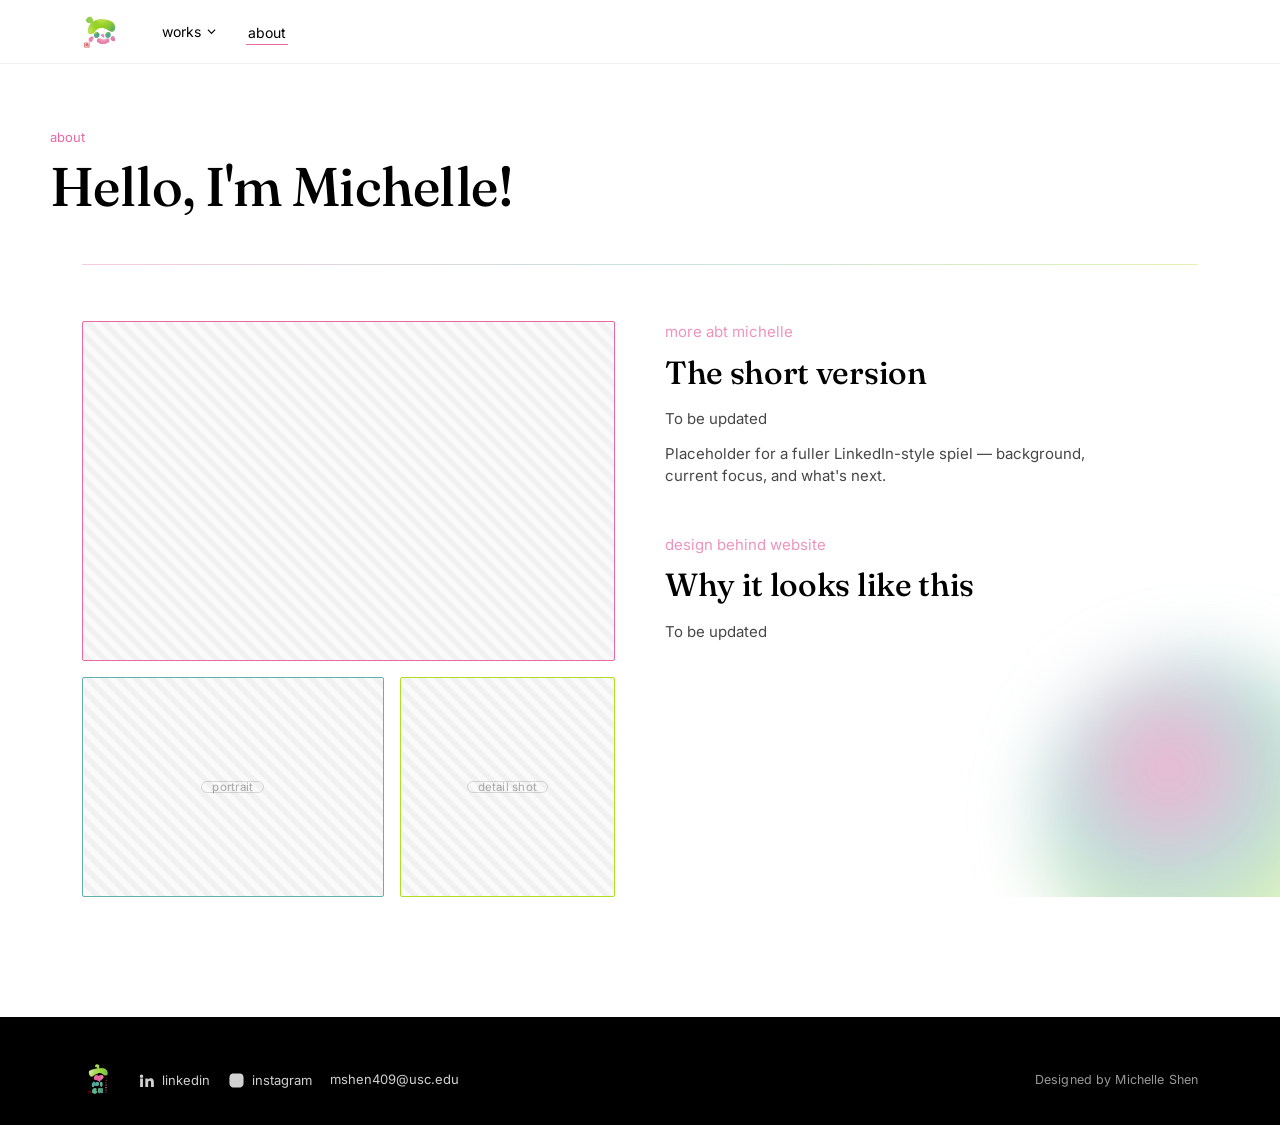
==== about.html @ fde5ba52 "Update all works site" ====
<!DOCTYPE html>
<html lang="en">
<head>
<meta charset="UTF-8">
<meta name="viewport" content="width=device-width, initial-scale=1.0">
<title>About — Michelle Shen</title>
<link rel="icon" type="image/png" href="images/mascot.png">
<link rel="stylesheet" href="style.css">
</head>
<body>

<nav class="site-nav">
  <div class="container">
    <a href="index.html" class="nav-logo" aria-label="Mich Studios — home">
      <img src="images/mascot.png" alt="Mich Studios mascot">
    </a>
    <ul class="nav-links">
      <li class="nav-item-works">
        <a href="works-civic.html" class="nav-link">
          works
          <svg class="nav-caret" viewBox="0 0 10 6" fill="none"><path d="M1 1L5 5L9 1" stroke="#000" stroke-width="1.3"/></svg>
        </a>
        <div class="works-dropdown-wrap">
          <ul class="works-dropdown">
            <li><a href="works-civic.html">civic</a></li>
            <li><a href="works-design.html">design</a></li>
            <li><a href="works-dev.html">dev</a></li>
          </ul>
        </div>
      </li>
      <li><a href="about.html" class="nav-link is-current">about</a></li>
    </ul>
  </div>
</nav>


<main class="about-main">
  <header class="page-head container">
    <p class="page-kicker">about</p>
    <h1>Hello, I'm Michelle!</h1>
  </header>
  <div class="container"><div class="page-divider"></div></div>

  <div class="container">
    <div class="about-grid">

      <div class="about-visuals">
        <div class="frame about-hallo-frame accent-pink"></div>
        <div class="about-visuals-row">
          <div class="frame about-square-frame accent-cyan">
            <span class="frame-label">portrait</span>
          </div>
          <div class="frame about-fill-frame accent-green">
            <span class="frame-label">detail shot</span>
          </div>
        </div>
      </div>

      <div class="about-text">
        <div class="about-copy-block">
          <p class="about-copy-label">more abt michelle</p>
          <h2>The short version</h2>
          <p>To be updated</p>
          <p>Placeholder for a fuller LinkedIn-style spiel — background, current focus, and what's next.</p>
        </div>

        <div class="about-copy-block">
          <p class="about-copy-label">design behind website</p>
          <h2>Why it looks like this</h2>
          <p>To be updated</p>
        </div>
      </div>

    </div>
  </div>

  <div class="about-blob" aria-hidden="true"></div>
</main>

<footer class="site-footer">
  <div class="container footer-row">
    <div class="footer-left">
      <a href="index.html" class="footer-logo" aria-label="Mich Studios — home">
        <img src="images/footer-mark.png" alt="Mich Studios">
      </a>
      <div class="footer-social">
        <a href="https://www.linkedin.com/in/michshen" target="_blank" rel="noopener">
          <svg viewBox="0 0 24 24"><path d="M4.98 3.5a2.5 2.5 0 1 1 0 5 2.5 2.5 0 0 1 0-5ZM3 9h4v12H3V9Zm7 0h3.8v1.7h.05c.53-1 1.83-2.05 3.77-2.05 4.03 0 4.78 2.65 4.78 6.1V21h-4v-5.6c0-1.34-.02-3.07-1.87-3.07-1.87 0-2.16 1.46-2.16 2.97V21h-4V9Z"/></svg>
          linkedin
        </a>
        <a href="https://www.instagram.com/mich3dstudios" target="_blank" rel="noopener">
          <svg viewBox="0 0 24 24"><path d="M12 2c2.7 0 3.04.01 4.1.06 1.06.05 1.79.22 2.43.47.66.26 1.22.6 1.77 1.16.55.55.9 1.11 1.16 1.77.25.64.42 1.37.47 2.43.05 1.06.06 1.4.06 4.1s-.01 3.04-.06 4.1c-.05 1.06-.22 1.79-.47 2.43a4.9 4.9 0 0 1-1.16 1.77 4.9 4.9 0 0 1-1.77 1.16c-.64.25-1.37.42-2.43.47-1.06.05-1.4.06-4.1.06s-3.04-.01-4.1-.06c-1.06-.05-1.79-.22-2.43-.47a4.9 4.9 0 0 1-1.77-1.16 4.9 4.9 0 0 1-1.16-1.77c-.25-.64-.42-1.37-.47-2.43C2.01 15.04 2 14.7 2 12s.01-3.04.06-4.1c.05-1.06.22-1.79.47-2.43.26-.66.6-1.22 1.16-1.77A4.9 4.9 0 0 1 5.46 2.54c.64-.25 1.37-.42 2.43-.47C8.96 2.01 9.3 2 12 2Zm0 5a5 5 0 1 1 0 10 5 5 0 0 1 0-10Zm0 2a3 3 0 1 0 0 6 3 3 0 0 0 0-6Zm5.2-2.7a1.17 1.17 0 1 1 0 2.34 1.17 1.17 0 0 1 0-2.34Z"/></svg>
          instagram
        </a>
        <a href="mailto:mshen409@usc.edu" class="footer-email">mshen409@usc.edu</a>
      </div>
    </div>
    <p class="footer-credit">Designed by Michelle Shen</p>
  </div>
</footer>


<script src="script.js"></script>
</body>
</html>
---- style.css ----
/* ============================================================
   Michelle Shen — Portfolio
   Traditional Chinese peach-pink aesthetic
   ============================================================ */

@import url('https://fonts.googleapis.com/css2?family=Fraunces:ital,opsz,wght@0,9..144,400;0,9..144,500;0,9..144,600;1,9..144,400&family=Inter:wght@400;500;600&display=swap');

:root{
  --peach-pink: #e96aa3;
  --light-green: #AFDD22;
  --cyan: #61B0AD;
  --bg: #ffffff;
  --ink: #000000;

  --peach-pink-soft: #f7c3da;
  --peach-pink-dim: rgba(233,106,163,0.14);
  --cyan-dim: rgba(97,176,173,0.14);
  --green-dim: rgba(175,221,34,0.18);

  --font-display: "Fraunces", "Iowan Old Style", serif;
  --font-body: "Inter", -apple-system, BlinkMacSystemFont, sans-serif;

  --nav-h: 64px;
  --container: 1180px;
  --radius: 2px;

  --ease: cubic-bezier(.22,.61,.36,1);
}

*, *::before, *::after{ box-sizing: border-box; }

html{ scroll-behavior: smooth; }

@media (prefers-reduced-motion: reduce){
  html{ scroll-behavior: auto; }
  *, *::before, *::after{
    animation-duration: 0.001ms !important;
    animation-iteration-count: 1 !important;
    transition-duration: 0.001ms !important;
    scroll-behavior: auto !important;
  }
}

body{
  margin: 0;
  background: var(--bg);
  color: var(--ink);
  font-family: var(--font-body);
  font-size: 16px;
  line-height: 1.5;
  transition: background 900ms var(--ease);
}

h1, h2, h3, h4{
  font-family: var(--font-display);
  font-weight: 500;
  margin: 0;
  line-height: 1.08;
  letter-spacing: -0.01em;
}

p{ margin: 0; max-width: 62ch; }

a{ color: inherit; text-decoration: none; }

img, svg{ display: block; max-width: 100%; }

ul, ol{ margin: 0; padding: 0; list-style: none; }

button{
  font-family: inherit;
  cursor: pointer;
  background: none;
  border: none;
  color: inherit;
}

.container{
  max-width: var(--container);
  margin: 0 auto;
  padding: 0 32px;
}

.visually-hidden{
  position: absolute;
  width: 1px; height: 1px;
  overflow: hidden;
  clip: rect(0 0 0 0);
  white-space: nowrap;
}

:focus-visible{
  outline: 2px solid var(--peach-pink);
  outline-offset: 3px;
}

/* ============================================================
   NAV
   ============================================================ */

.site-nav{
  position: fixed;
  top: 0; left: 0; right: 0;
  z-index: 100;
  height: var(--nav-h);
  display: flex;
  align-items: center;
  background: rgba(255,255,255,0.62);
  backdrop-filter: blur(14px) saturate(140%);
  -webkit-backdrop-filter: blur(14px) saturate(140%);
  border-bottom: 1px solid rgba(0,0,0,0.06);
}

.site-nav .container{
  display: flex;
  align-items: center;
  gap: 40px;
  width: 100%;
}

.nav-logo{
  display: flex;
  align-items: center;
  flex-shrink: 0;
}
.nav-logo img{ width: 38px; height: 38px; object-fit: contain; display: block; }

.nav-links{
  display: flex;
  align-items: center;
  gap: 28px;
}

.nav-links > li{ position: relative; }

.nav-link{
  font-size: 14px;
  text-transform: lowercase;
  color: var(--ink);
  padding: 8px 2px;
  position: relative;
}

.nav-item-works .nav-link{
  display: inline-flex;
  align-items: center;
}

.nav-link::after{
  content: "";
  position: absolute;
  left: 0; right: 100%;
  bottom: 4px;
  height: 1px;
  background: var(--peach-pink);
  transition: right 260ms var(--ease);
}
.nav-link:hover::after,
.nav-link:focus-visible::after,
.nav-link.is-current::after{ right: 0; }

.nav-item-works{ display: flex; align-items: center; }

.nav-caret{
  width: 9px; height: 9px;
  margin-left: 6px;
  flex-shrink: 0;
  transition: transform 220ms var(--ease);
}
.nav-item-works:hover .nav-caret,
.nav-item-works.is-open .nav-caret{ transform: rotate(180deg); }

/* Invisible hover bridge: sits flush against the trigger (no gap) so the
   mouse never leaves the hoverable area on the way down to the menu. The
   visible box is the inner panel, offset with its own margin instead. */
.works-dropdown-wrap{
  position: absolute;
  top: 100%;
  left: 0;
  padding-top: 14px;
  opacity: 0;
  transform: translateY(-6px);
  pointer-events: none;
  transition: opacity 200ms var(--ease), transform 200ms var(--ease);
}

.nav-item-works:hover .works-dropdown-wrap,
.nav-item-works:focus-within .works-dropdown-wrap,
.nav-item-works.is-open .works-dropdown-wrap{
  opacity: 1;
  transform: translateY(0);
  pointer-events: auto;
}

.works-dropdown{
  min-width: 190px;
  background: rgba(255,255,255,0.94);
  backdrop-filter: blur(16px);
  -webkit-backdrop-filter: blur(16px);
  border: 1px solid rgba(0,0,0,0.08);
  border-radius: var(--radius);
  padding: 6px;
  box-shadow: 0 14px 30px rgba(0,0,0,0.09);
}

.works-dropdown a{
  display: block;
  padding: 10px 14px;
  font-size: 13px;
  text-transform: lowercase;
  border-radius: 1px;
}
.works-dropdown a:hover,
.works-dropdown a:focus-visible{
  background: var(--peach-pink-dim);
  color: var(--peach-pink);
}

/* ============================================================
   FOOTER
   ============================================================ */

.site-footer{
  background: var(--ink);
  color: #ffffff;
  padding: 46px 0 28px;
  margin-top: 120px;
}

.footer-row{
  display: flex;
  justify-content: space-between;
  align-items: center;
  flex-wrap: wrap;
  gap: 20px;
}

.footer-left{
  display: flex;
  align-items: center;
  gap: 22px;
  flex-wrap: wrap;
}

.footer-logo img{ width: 34px; height: 34px; object-fit: contain; display: block; }

.footer-social{
  display: flex;
  align-items: center;
  gap: 18px;
}

.footer-social a{
  display: flex;
  align-items: center;
  gap: 7px;
  font-size: 13px;
  color: #ffffff;
  opacity: 0.82;
  transition: opacity 180ms var(--ease), color 180ms var(--ease);
}
.footer-social a:hover, .footer-social a:focus-visible{
  color: var(--peach-pink);
  opacity: 1;
}
.footer-social svg{ width: 17px; height: 17px; }
.footer-social svg path{ fill: currentColor; }

.footer-email{
  font-size: 13px;
  color: #ffffff;
  opacity: 0.82;
  border-bottom: 1px solid transparent;
  transition: opacity 180ms var(--ease), color 180ms var(--ease), border-color 180ms var(--ease);
}
.footer-email:hover, .footer-email:focus-visible{
  color: var(--peach-pink);
  opacity: 1;
  border-color: var(--peach-pink);
}

.footer-credit{
  font-size: 12.5px;
  opacity: 0.6;
  letter-spacing: 0.01em;
}

/* ============================================================
   PAGE HEADER (shared across works/about pages)
   ============================================================ */

.page-head{
  padding: calc(var(--nav-h) + 64px) 0 40px;
}

.page-head .page-kicker{
  font-size: 13px;
  color: var(--peach-pink);
  margin-bottom: 10px;
}

.page-head h1{
  font-size: clamp(2.2rem, 5vw, 3.4rem);
}

.page-head .page-dek{
  margin-top: 16px;
  font-size: 16px;
  opacity: 0.7;
}

.page-divider{
  height: 1px;
  background: linear-gradient(90deg, var(--peach-pink), var(--cyan) 50%, var(--light-green));
  opacity: 0.35;
  margin: 8px 0 56px;
}

section.block{ margin-bottom: 84px; }
section.block:last-of-type{ margin-bottom: 96px; }

.block-head{
  display: flex;
  align-items: baseline;
  justify-content: space-between;
  gap: 20px;
  margin-bottom: 26px;
  flex-wrap: wrap;
}

.block-head h2{ font-size: clamp(1.5rem, 3vw, 2rem); }
.block-head .block-note{ font-size: 13.5px; opacity: 0.55; max-width: 40ch; }

.block-copy{
  font-size: 14.5px;
  line-height: 1.65;
  opacity: 0.72;
  max-width: 62ch;
  margin: -8px 0 26px;
}

/* media frame — sized to the image/video's own intrinsic dimensions.
   Never stretches, crops, or distorts; the box is exactly as tall as
   the media wants to be at its rendered width. */
.frame{
  position: relative;
  background: #fafafa;
  border: 1px solid rgba(0,0,0,0.1);
  border-radius: var(--radius);
  overflow: hidden;
  line-height: 0;
}
.frame img,
.frame video{
  display: block;
  width: 100%;
  height: auto;
}
.frame-label{
  font-size: 11.5px;
  letter-spacing: 0.02em;
  text-transform: lowercase;
  padding: 5px 10px;
  border: 1px solid rgba(0,0,0,0.14);
  border-radius: 20px;
  display: inline-block;
}
/* fallback placeholder look — only applies to a .frame with no media inside */
.frame:empty,
.frame:not(:has(img, video)){
  min-height: 160px;
  display: flex;
  align-items: center;
  justify-content: center;
  color: rgba(0,0,0,0.32);
}
.frame:not(:has(img, video))::before{
  content: "";
  position: absolute; inset: 0;
  background-image:
    linear-gradient(45deg, rgba(0,0,0,0.035) 25%, transparent 25%, transparent 50%, rgba(0,0,0,0.035) 50%, rgba(0,0,0,0.035) 75%, transparent 75%, transparent);
  background-size: 16px 16px;
}
.frame > *{ position: relative; z-index: 1; }

.frame.accent-pink{ border-color: var(--peach-pink); }
.frame.accent-cyan{ border-color: var(--cyan); }
.frame.accent-green{ border-color: var(--light-green); }

/* UN speech placeholder — an empty .frame with a play badge overlay,
   standing in for an embedded screen recording */
.civic-play-frame{
  min-height: 380px;
  cursor: pointer;
}
.play-badge{
  width: 62px; height: 62px;
  border-radius: 50%;
  background: rgba(0,0,0,0.7);
  display: flex; align-items: center; justify-content: center;
  transition: transform 200ms var(--ease), background 200ms var(--ease);
}
.civic-play-frame:hover .play-badge{
  transform: scale(1.08);
  background: var(--peach-pink);
}
.play-badge svg{ width: 20px; height: 20px; margin-left: 3px; }
.play-badge path{ fill: #fff; }

/* static hero-toned gradient wash, used behind a section's media grid
   so gaps and uneven masonry heights show soft color instead of flat
   white — same palette as the homepage hero's watercolor wash, just
   fixed in place rather than cursor-tracking */
.section-gradient{
  position: relative;
  z-index: 0;
}
.section-gradient::before{
  content: "";
  position: absolute;
  inset: -24px;
  z-index: -1;
  border-radius: 28px;
  background:
    radial-gradient(circle at 28% 32%,
      rgba(233,106,163,0.32) 0%,
      rgba(97,176,173,0.26) 38%,
      rgba(175,221,34,0.2) 62%,
      rgba(255,255,255,0) 80%);
  filter: blur(30px) saturate(115%);
}

/* soft hero-toned gradient tucked into the bottom-right white space at
   the end of a page's <main> — same palette as the homepage hero wash,
   drifting gently. Sits behind everything (z-index:-1); the parent
   clips it so it never adds horizontal scroll. */
.has-corner-blob{
  position: relative;
  overflow: hidden;
}
.corner-blob{
  position: absolute;
  left: 50%;
  margin-left: -240px;
  bottom: 10px;
  width: 480px;
  height: 480px;
  z-index: -1;
  pointer-events: none;
  border-radius: 47% 53% 55% 45% / 52% 46% 54% 48%;
  background:
    radial-gradient(circle at 42% 40%,
      rgba(233,106,163,0.4) 0%,
      rgba(97,176,173,0.32) 42%,
      rgba(175,221,34,0.26) 66%,
      rgba(255,255,255,0) 82%);
  filter: blur(36px) saturate(115%);
  animation: cornerBlobWiggle 14s ease-in-out infinite;
}

/* looser, more organic drift — travels a little further and morphs its
   outline as it goes, so it reads as a wobbling blob rather than a
   rigid circle nudging up and down */
@keyframes cornerBlobWiggle{
  0%, 100%{
    transform: translate(0, 0) rotate(0deg) scale(1);
    border-radius: 47% 53% 55% 45% / 52% 46% 54% 48%;
  }
  25%{
    transform: translate(-26px, -16px) rotate(-4deg) scale(1.06);
    border-radius: 58% 42% 46% 54% / 44% 58% 42% 56%;
  }
  50%{
    transform: translate(-14px, -34px) rotate(3deg) scale(0.96);
    border-radius: 42% 58% 60% 40% / 56% 44% 56% 44%;
  }
  75%{
    transform: translate(-30px, -12px) rotate(5deg) scale(1.04);
    border-radius: 52% 48% 40% 60% / 48% 60% 40% 52%;
  }
}

/* ============================================================
   HOME
   ============================================================ */

.hero-stage{
  position: relative;
  min-height: 100vh;
  display: flex;
  align-items: center;
  justify-content: center;
  padding-top: var(--nav-h);
  overflow: hidden;
  background: var(--bg);
  --mx: 50%;
  --my: 50%;
}

/* Watercolor wash: a soft radial bloom that follows the cursor, blooming
   in on hover and softly fading back to solid white on mouse-leave. */
.watercolor-wash{
  position: absolute;
  inset: -10%;
  z-index: 0;
  pointer-events: none;
  opacity: 0;
  transition: opacity 700ms var(--ease);
  background:
    radial-gradient(circle at var(--mx) var(--my),
      rgba(233,106,163,0.55) 0%,
      rgba(97,176,173,0.4) 28%,
      rgba(175,221,34,0.32) 50%,
      rgba(255,255,255,0) 72%);
  filter: blur(38px) saturate(115%);
  will-change: opacity, background;
}

.hero-stage.is-active .watercolor-wash{ opacity: 1; }

.hero-particles{
  position: absolute;
  inset: 0;
  z-index: 1;
  pointer-events: none;
}

.hero-particles circle{
  opacity: 0;
  transition: opacity 900ms var(--ease);
}
.hero-stage.is-active .hero-particles circle{ opacity: 0.55; }

.hero-particles circle:nth-child(odd){
  animation: drift 9s ease-in-out infinite;
}
.hero-particles circle:nth-child(even){
  animation: drift 11s ease-in-out infinite reverse;
}

@keyframes drift{
  0%, 100%{ transform: translateY(0px); }
  50%{ transform: translateY(-22px); }
}

.hero-inner{
  position: relative;
  z-index: 2;
  display: flex;
  align-items: center;
  justify-content: center;
  gap: 0.5in;
  flex-wrap: wrap;
}

.hero-mascot,
.hero-logo-img{
  height: min(30vw, 260px);
  width: auto;
  max-width: 46vw;
  object-fit: contain;
  flex-shrink: 0;
}

/* hero mascot + logo: both drift in a slow, soft vertical float, slightly
   out of sync so they feel alive rather than mechanically linked */
.hero-mascot{
  animation: heroFloat 6s ease-in-out infinite;
  transform-origin: 50% 50%;
  will-change: transform;
}
.hero-logo-img{
  animation: heroFloat 7.5s ease-in-out infinite;
  animation-delay: -2s;
  transform-origin: 50% 50%;
  will-change: transform;
}

@keyframes heroFloat{
  0%, 100%{ transform: translateY(0) rotate(0deg); }
  50%{ transform: translateY(-14px) rotate(-1.5deg); }
}

.hero-scroll-cue{
  position: absolute;
  bottom: 34px; left: 50%;
  transform: translateX(-50%);
  z-index: 1;
  font-size: 12px;
  opacity: 0.45;
  display: flex;
  flex-direction: column;
  align-items: center;
  gap: 8px;
}
.hero-scroll-cue .cue-line{
  width: 1px; height: 26px;
  background: var(--ink);
  opacity: 0.5;
}

.intro-strip{
  position: relative;
  padding: 90px 0 40px;
  display: flex;
  align-items: center;
  justify-content: space-between;
  gap: 48px;
}

/* soft hero-toned gradient filling the right side of the band below the
   hero, sitting behind the selfie so it never reads as a hard-edged box */
.intro-strip::before{
  content: "";
  position: absolute;
  top: -40px;
  right: 0;
  bottom: -40px;
  width: 46%;
  z-index: 0;
  pointer-events: none;
  background:
    radial-gradient(circle at 78% 45%,
      rgba(233,106,163,0.34) 0%,
      rgba(97,176,173,0.26) 40%,
      rgba(175,221,34,0.2) 64%,
      rgba(255,255,255,0) 82%);
  filter: blur(34px) saturate(115%);
}

.intro-strip > *{ position: relative; z-index: 1; }

.intro-strip-text{ flex: 1 1 auto; }

.intro-strip p{
  font-family: var(--font-display);
  font-size: clamp(1.3rem, 2.6vw, 1.9rem);
  max-width: 20ch;
  font-weight: 400;
}

/* selfie placeholder — pinned to the right edge of the band */
.intro-strip-selfie{
  flex: 0 0 auto;
  display: flex;
  justify-content: flex-end;
  margin-left: auto;
}
.intro-selfie-frame{
  width: 260px;
  height: 320px;
}

.home-links{
  display: flex;
  gap: 14px;
  margin-top: 34px;
  flex-wrap: wrap;
}
.home-link-card{
  border: 1px solid rgba(0,0,0,0.12);
  border-radius: var(--radius);
  padding: 16px 20px;
  font-size: 13.5px;
  display: flex;
  align-items: center;
  gap: 10px;
  transition: border-color 200ms var(--ease), transform 200ms var(--ease);
}
.home-link-card:hover, .home-link-card:focus-visible{
  border-color: var(--peach-pink);
  transform: translateY(-2px);
}
.home-link-card .dot{
  width: 7px; height: 7px; border-radius: 50%;
}

/* ============================================================
   WORKS PAGES — shared media grid (civic / design / dev)
   Every box sizes to its own image's or video's natural aspect
   ratio — a masonry column layout so mixed heights sit cleanly
   side by side with no cropping, stretching, or forced ratios.
   ============================================================ */

.media-grid{
  columns: 3 260px;
  column-gap: 18px;
}
.media-grid figure{
  break-inside: avoid;
  margin: 0 0 18px;
}
.media-grid figcaption{
  font-size: 12.5px;
  opacity: 0.6;
  margin-top: 8px;
  text-align: center;
}

/* two- and four-up variants for sections where a fixed column count
   reads better than a flowing masonry (e.g. a 4-piece card set) */
.media-grid.cols-2{ columns: 2 320px; }
.media-grid.cols-4{ columns: 4 200px; }

/* media-row: a strict single line, evenly split N-ways. Use for any
   section whose item count won't tile cleanly in the masonry above
   (an odd count that would otherwise leave a lopsided last row) —
   every item keeps its own aspect ratio, so nothing stretches or
   crops, but every column claims equal width and the row never
   wraps into an uneven leftover gap on desktop. */
.media-row{
  display: flex;
  align-items: flex-start;
  gap: 18px;
}
.media-row > figure{
  flex: 1 1 0;
  min-width: 0;
  margin: 0;
}
.media-row figcaption{
  font-size: 12.5px;
  opacity: 0.6;
  margin-top: 8px;
  text-align: center;
}

/* compact row: same idea, but items shrink to a comfortable size
   instead of stretching to fill — the row stays centered instead
   of spanning full width */
.media-row.is-compact-row{
  justify-content: center;
}
.media-row.is-compact-row > figure{
  flex: 0 1 280px;
}

/* downward flow connector between stacked process rows */
.flow-arrow{
  display: flex;
  justify-content: center;
  align-items: center;
  color: rgba(0,0,0,0.55);
  margin: 4px 0 22px;
}
.flow-arrow svg{ width: 26px; height: 26px; }

/* crop an image to a 3:2 landscape frame (matches the keychain sketch's
   native ratio) so a square source sits at the same rendered size as
   its landscape neighbour in the row instead of towering over it */
.frame.is-crop-3x2{ aspect-ratio: 3 / 2; }
.frame.is-crop-3x2 img{
  width: 100%;
  height: 100%;
  object-fit: cover;
}

/* shrink a single item within a row/grid — e.g. a portrait-oriented
   photo frame sitting alongside wider landscape pieces */
.frame.is-compact{
  max-width: 220px;
  margin: 0 auto;
}

/* single centered piece, for a section with just one image */
.media-single{
  max-width: 480px;
  margin: 0 auto;
}

/* ---------- carousel ---------- */
.carousel{
  position: relative;
  overflow: hidden;
  border-radius: var(--radius);
}
.carousel-track{
  display: flex;
  align-items: flex-start;
  transition: transform 480ms var(--ease);
}
.carousel-track > .frame{
  flex: 0 0 100%;
  width: 100%;
}
.carousel-controls{
  display: flex;
  align-items: center;
  justify-content: center;
  gap: 18px;
  margin-top: 14px;
}
.carousel-btn{
  width: 34px; height: 34px;
  border: 1px solid rgba(0,0,0,0.15);
  border-radius: 50%;
  display: flex; align-items: center; justify-content: center;
  transition: border-color 180ms var(--ease), background 180ms var(--ease);
  flex-shrink: 0;
}
.carousel-btn:hover, .carousel-btn:focus-visible{
  border-color: var(--peach-pink);
  background: var(--peach-pink-dim);
}
.carousel-btn svg{ width: 14px; height: 14px; }
.carousel-dots{ display: flex; gap: 7px; }
.carousel-dots button{
  width: 6px; height: 6px; border-radius: 50%;
  background: rgba(0,0,0,0.2);
  transition: background 180ms var(--ease), transform 180ms var(--ease);
}
.carousel-dots button.is-active{
  background: var(--peach-pink);
  transform: scale(1.3);
}

.media-card-caption{
  font-size: 12.5px;
  opacity: 0.55;
  margin-top: 10px;
  text-align: center;
}

/* ============================================================
   ABOUT
   ============================================================ */

.about-main{
  position: relative;
  overflow: hidden;
}

/* floating gradient blob, bottom-right corner — same palette as the
   homepage hero wash, drifting gently instead of tracking the cursor */
.about-blob{
  position: absolute;
  right: -80px;
  bottom: -80px;
  width: 320px;
  height: 320px;
  z-index: 0;
  pointer-events: none;
  border-radius: 50%;
  background:
    radial-gradient(circle at 40% 35%,
      rgba(233,106,163,0.55) 0%,
      rgba(97,176,173,0.42) 40%,
      rgba(175,221,34,0.34) 68%,
      rgba(255,255,255,0) 82%);
  filter: blur(34px) saturate(115%);
  animation: blobFloat 9s ease-in-out infinite;
}

@keyframes blobFloat{
  0%, 100%{ transform: translate(0, 0); }
  50%{ transform: translate(-14px, -22px); }
}

.about-grid{
  position: relative;
  z-index: 1;
  display: grid;
  grid-template-columns: 1fr 1fr;
  gap: 50px;
  align-items: start;
}

.about-visuals{
  display: flex;
  flex-direction: column;
  gap: 16px;
}

.about-hallo-frame{
  height: 340px;
  position: relative;
}

.about-visuals-row{
  display: grid;
  grid-template-columns: 7fr 5fr;
  gap: 16px;
}

.about-square-frame,
.about-fill-frame{
  height: 220px;
  width: 100%;
}

.about-copy-block{ margin-bottom: 46px; }
.about-copy-block:last-child{ margin-bottom: 0; }
.about-copy-label{
  font-size: 13px;
  color: var(--peach-pink);
  margin-bottom: 12px;
}
.about-copy-block h2{
  font-size: clamp(1.5rem, 2.6vw, 2rem);
  margin-bottom: 18px;
}
.about-copy-block p{
  font-size: 15px;
  opacity: 0.72;
  margin-bottom: 12px;
  max-width: 52ch;
}
.about-copy-block p:last-child{ margin-bottom: 0; }

/* ============================================================
   RESPONSIVE
   ============================================================ */

@media (max-width: 860px){
  .nav-links{ gap: 18px; }
  .hero-mascot, .hero-logo-img{ height: auto; width: 62vw; max-width: 62vw; }
  .media-grid{ columns: 2 200px; }
  .media-grid.cols-4{ columns: 2 200px; }
  .media-row{ flex-wrap: wrap; }
  .media-row > figure{ flex: 1 1 45%; }
  .about-grid{ grid-template-columns: 1fr; }
  .about-visuals-row{ grid-template-columns: 1fr; }
  .footer-row{ flex-direction: column; align-items: flex-start; }
  .intro-strip{ flex-direction: column; align-items: stretch; gap: 32px; }
  .intro-strip::before{ width: 100%; top: auto; height: 60%; bottom: 0; }
  .intro-strip-selfie{ justify-content: center; margin-left: 0; width: 100%; }
  .intro-selfie-frame{ width: 100%; max-width: 320px; height: 280px; }
}

@media (max-width: 540px){
  .container{ padding: 0 20px; }
  .media-grid, .media-grid.cols-2, .media-grid.cols-4{ columns: 1; }
  .media-row{ flex-direction: column; }
  .media-row > figure{ flex: 1 1 auto; }
}
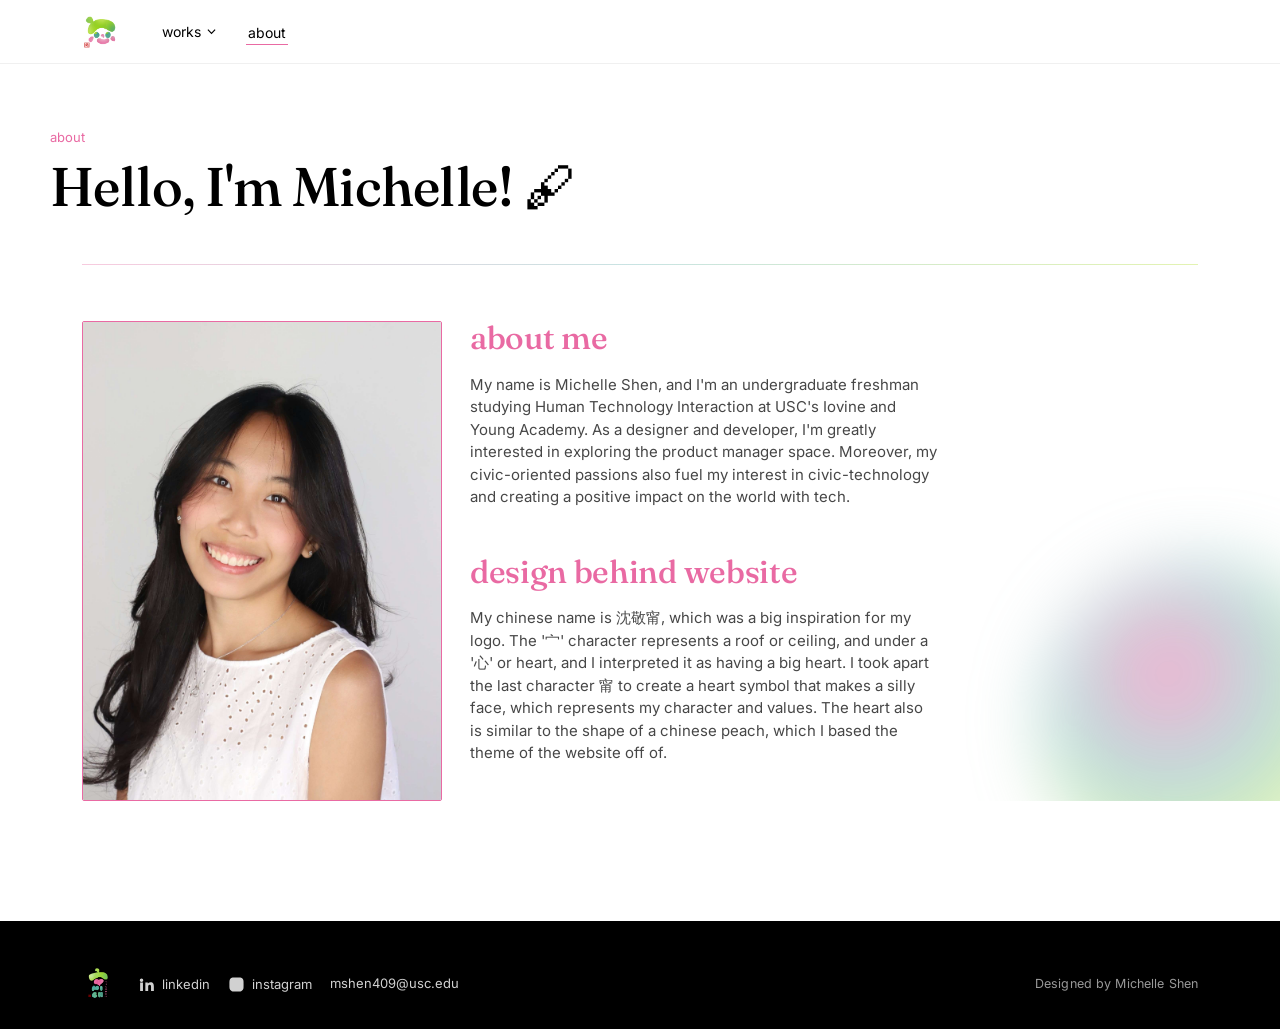
==== commit 65df3a0f: "About & Landing Page pictures + Text" ====
--- a/about.html
+++ b/about.html
@@ -37,7 +37,7 @@
 <main class="about-main">
   <header class="page-head container">
     <p class="page-kicker">about</p>
-    <h1>Hello, I'm Michelle!</h1>
+    <h1>Hello, I'm Michelle! 🖋</h1>
   </header>
   <div class="container"><div class="page-divider"></div></div>
 
@@ -45,29 +45,20 @@
     <div class="about-grid">
 
       <div class="about-visuals">
-        <div class="frame about-hallo-frame accent-pink"></div>
-        <div class="about-visuals-row">
-          <div class="frame about-square-frame accent-cyan">
-            <span class="frame-label">portrait</span>
-          </div>
-          <div class="frame about-fill-frame accent-green">
-            <span class="frame-label">detail shot</span>
-          </div>
+        <div class="frame about-hallo-frame accent-pink">
+          <img src="images/about-me.JPG" alt="Michelle Shen">
         </div>
       </div>
 
       <div class="about-text">
         <div class="about-copy-block">
-          <p class="about-copy-label">more abt michelle</p>
-          <h2>The short version</h2>
-          <p>To be updated</p>
-          <p>Placeholder for a fuller LinkedIn-style spiel — background, current focus, and what's next.</p>
+          <h2 class="about-copy-label">about me</h2>
+          <p>My name is Michelle Shen, and I'm an undergraduate freshman studying Human Technology Interaction at USC's Iovine and Young Academy. As a designer and developer, I'm greatly interested in exploring the product manager space. Moreover, my civic-oriented passions also fuel my interest in civic-technology and creating a positive impact on the world with tech.</p>
         </div>
 
         <div class="about-copy-block">
-          <p class="about-copy-label">design behind website</p>
-          <h2>Why it looks like this</h2>
-          <p>To be updated</p>
+          <h2 class="about-copy-label">design behind website</h2>
+          <p>My chinese name is 沈敬甯, which was a big inspiration for my logo. The '宀' character represents a roof or ceiling, and under a '心' or heart, and I interpreted it as having a big heart.  I took apart the last character 甯 to create a heart symbol that makes a silly face, which represents my character and values. The heart also is similar to the shape of a chinese peach, which I based the theme of the website off of.</p>
         </div>
       </div>
 
--- a/style.css
+++ b/style.css
@@ -650,6 +650,11 @@
   width: 260px;
   height: 320px;
 }
+.intro-selfie-frame img{
+  width: 100%;
+  height: 100%;
+  object-fit: cover;
+}
 
 .home-links{
   display: flex;
@@ -860,8 +865,8 @@
   position: relative;
   z-index: 1;
   display: grid;
-  grid-template-columns: 1fr 1fr;
-  gap: 50px;
+  grid-template-columns: minmax(0, 360px) 1fr;
+  gap: 28px;
   align-items: start;
 }
 
@@ -871,21 +876,19 @@
   gap: 16px;
 }
 
+/* tall, narrow portrait frame — aspect ratio matches the photo's own
+   3:4 so object-fit: cover barely crops (shows the full, zoomed-out shot) */
 .about-hallo-frame{
-  height: 340px;
-  position: relative;
-}
-
-.about-visuals-row{
-  display: grid;
-  grid-template-columns: 7fr 5fr;
-  gap: 16px;
-}
-
-.about-square-frame,
-.about-fill-frame{
-  height: 220px;
+  aspect-ratio: 3 / 4;
+  max-width: 360px;
+  margin-right: auto;
+  position: relative;
+}
+.about-hallo-frame img{
   width: 100%;
+  height: 100%;
+  object-fit: cover;
+  object-position: center top;
 }
 
 .about-copy-block{ margin-bottom: 46px; }
@@ -919,7 +922,6 @@
   .media-row{ flex-wrap: wrap; }
   .media-row > figure{ flex: 1 1 45%; }
   .about-grid{ grid-template-columns: 1fr; }
-  .about-visuals-row{ grid-template-columns: 1fr; }
   .footer-row{ flex-direction: column; align-items: flex-start; }
   .intro-strip{ flex-direction: column; align-items: stretch; gap: 32px; }
   .intro-strip::before{ width: 100%; top: auto; height: 60%; bottom: 0; }
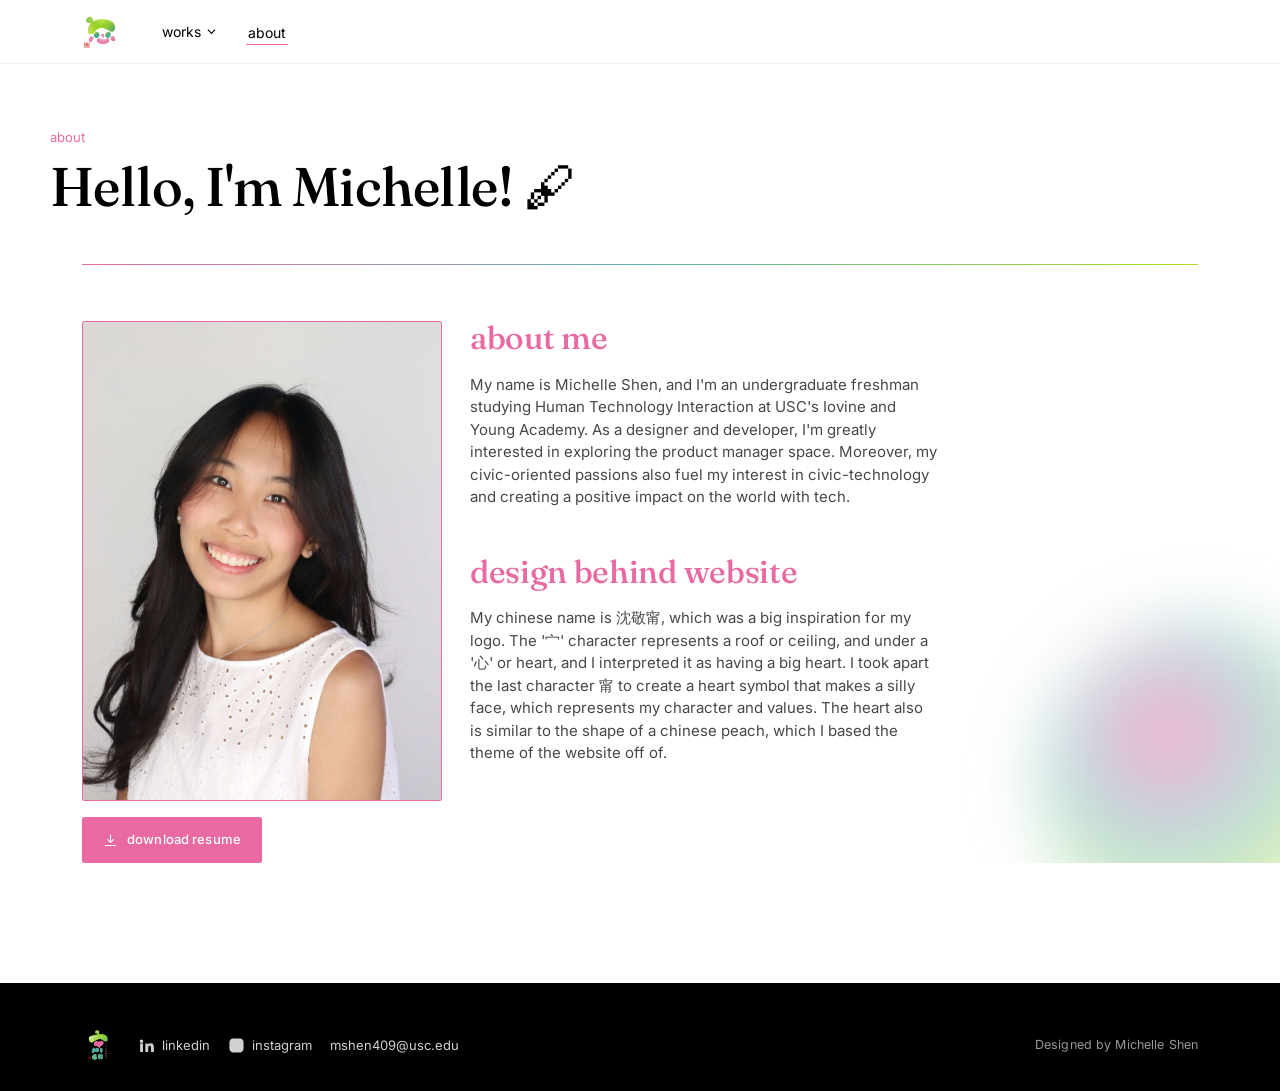
==== commit e0eb9641: "Added fade in animation" ====
--- a/about.html
+++ b/about.html
@@ -48,6 +48,10 @@
         <div class="frame about-hallo-frame accent-pink">
           <img src="images/about-me.JPG" alt="Michelle Shen">
         </div>
+        <a class="resume-btn" href="Michelle_Shen_Resume.pdf" download>
+          <svg viewBox="0 0 24 24" fill="none" aria-hidden="true"><path d="M12 3v12m0 0l-4.5-4.5M12 15l4.5-4.5M4 20h16" stroke="#fff" stroke-width="1.7" stroke-linecap="round" stroke-linejoin="round"/></svg>
+          download resume
+        </a>
       </div>
 
       <div class="about-text">
--- a/style.css
+++ b/style.css
@@ -39,6 +39,23 @@
     transition-duration: 0.001ms !important;
     scroll-behavior: auto !important;
   }
+}
+
+/* ---------- scroll reveal ----------
+   JS tags content blocks with .reveal and adds .is-visible as they
+   scroll into view. Gated behind html.reveal-ready so that if the
+   script never runs, nothing stays hidden. */
+.reveal-ready .reveal{
+  opacity: 0;
+  transform: translateY(20px);
+  transition: opacity 640ms var(--ease), transform 640ms var(--ease);
+}
+.reveal-ready .reveal.is-visible{
+  opacity: 1;
+  transform: none;
+}
+@media (prefers-reduced-motion: reduce){
+  .reveal-ready .reveal{ opacity: 1; transform: none; transition: none; }
 }
 
 body{
@@ -497,8 +514,28 @@
   --my: 50%;
 }
 
+/* Ambient base wash: a faint, centered version of the hero gradient that
+   is always present, so the stage never falls back to flat white. The
+   cursor-tracking wash blooms in on top of this and fades back down to
+   it on mouse-leave. */
+.hero-stage::before{
+  content: "";
+  position: absolute;
+  inset: -10%;
+  z-index: 0;
+  pointer-events: none;
+  background:
+    radial-gradient(circle at 50% 50%,
+      rgba(233,106,163,0.24) 0%,
+      rgba(97,176,173,0.17) 32%,
+      rgba(175,221,34,0.14) 54%,
+      rgba(255,255,255,0) 78%);
+  filter: blur(38px) saturate(115%);
+}
+
 /* Watercolor wash: a soft radial bloom that follows the cursor, blooming
-   in on hover and softly fading back to solid white on mouse-leave. */
+   in on hover and softly fading back down to the ambient base wash on
+   mouse-leave. */
 .watercolor-wash{
   position: absolute;
   inset: -10%;
@@ -606,25 +643,31 @@
   align-items: center;
   justify-content: space-between;
   gap: 48px;
-}
-
-/* soft hero-toned gradient filling the right side of the band below the
-   hero, sitting behind the selfie so it never reads as a hard-edged box */
+  /* clip ONLY the top edge to the band (negative insets leave the other
+     three sides unclipped) so the gradient blob can't bleed up into the
+     hero, but also never gets a hard vertical cut on the right */
+  clip-path: inset(0 -100vw -100vw -100vw);
+}
+
+/* soft hero-toned gradient sitting behind the selfie, on the right side
+   of the band. Its box runs well past the right edge of the page so the
+   glow only ever fades out — it never meets a boundary in view. */
 .intro-strip::before{
   content: "";
   position: absolute;
-  top: -40px;
-  right: 0;
+  top: 0;
+  right: -30vw;
   bottom: -40px;
-  width: 46%;
+  width: 760px;
+  max-width: 90vw;
   z-index: 0;
   pointer-events: none;
   background:
-    radial-gradient(circle at 78% 45%,
+    radial-gradient(circle at 50% 45%,
       rgba(233,106,163,0.34) 0%,
-      rgba(97,176,173,0.26) 40%,
-      rgba(175,221,34,0.2) 64%,
-      rgba(255,255,255,0) 82%);
+      rgba(97,176,173,0.26) 34%,
+      rgba(175,221,34,0.2) 54%,
+      rgba(255,255,255,0) 72%);
   filter: blur(34px) saturate(115%);
 }
 
@@ -639,11 +682,14 @@
   font-weight: 400;
 }
 
-/* selfie placeholder — pinned to the right edge of the band */
+/* selfie placeholder — pinned to the right edge of the band, with the
+   resume button stacked directly beneath it */
 .intro-strip-selfie{
   flex: 0 0 auto;
   display: flex;
-  justify-content: flex-end;
+  flex-direction: column;
+  align-items: flex-end;
+  gap: 16px;
   margin-left: auto;
 }
 .intro-selfie-frame{
@@ -655,6 +701,29 @@
   height: 100%;
   object-fit: cover;
 }
+
+/* download-resume button — solid peach pill with a download glyph,
+   used on the home intro strip and the about page */
+.resume-btn{
+  display: inline-flex;
+  align-items: center;
+  gap: 9px;
+  padding: 12px 20px;
+  font-size: 13px;
+  font-weight: 500;
+  letter-spacing: 0.01em;
+  text-transform: lowercase;
+  color: #fff;
+  background: var(--peach-pink);
+  border: 1px solid var(--peach-pink);
+  border-radius: var(--radius);
+  transition: background 180ms var(--ease), transform 180ms var(--ease), box-shadow 180ms var(--ease);
+}
+.resume-btn:hover, .resume-btn:focus-visible{
+  transform: translateY(-2px);
+  box-shadow: 0 10px 22px rgba(233,106,163,0.28);
+}
+.resume-btn svg{ width: 15px; height: 15px; }
 
 .home-links{
   display: flex;
@@ -875,6 +944,9 @@
   flex-direction: column;
   gap: 16px;
 }
+/* keep the button hugging its text instead of stretching to the
+   frame's width */
+.about-visuals .resume-btn{ align-self: flex-start; }
 
 /* tall, narrow portrait frame — aspect ratio matches the photo's own
    3:4 so object-fit: cover barely crops (shows the full, zoomed-out shot) */
@@ -924,8 +996,8 @@
   .about-grid{ grid-template-columns: 1fr; }
   .footer-row{ flex-direction: column; align-items: flex-start; }
   .intro-strip{ flex-direction: column; align-items: stretch; gap: 32px; }
-  .intro-strip::before{ width: 100%; top: auto; height: 60%; bottom: 0; }
-  .intro-strip-selfie{ justify-content: center; margin-left: 0; width: 100%; }
+  .intro-strip::before{ width: 100%; max-width: none; right: 0; top: auto; height: 60%; bottom: 0; }
+  .intro-strip-selfie{ align-items: center; margin-left: 0; width: 100%; }
   .intro-selfie-frame{ width: 100%; max-width: 320px; height: 280px; }
 }
 
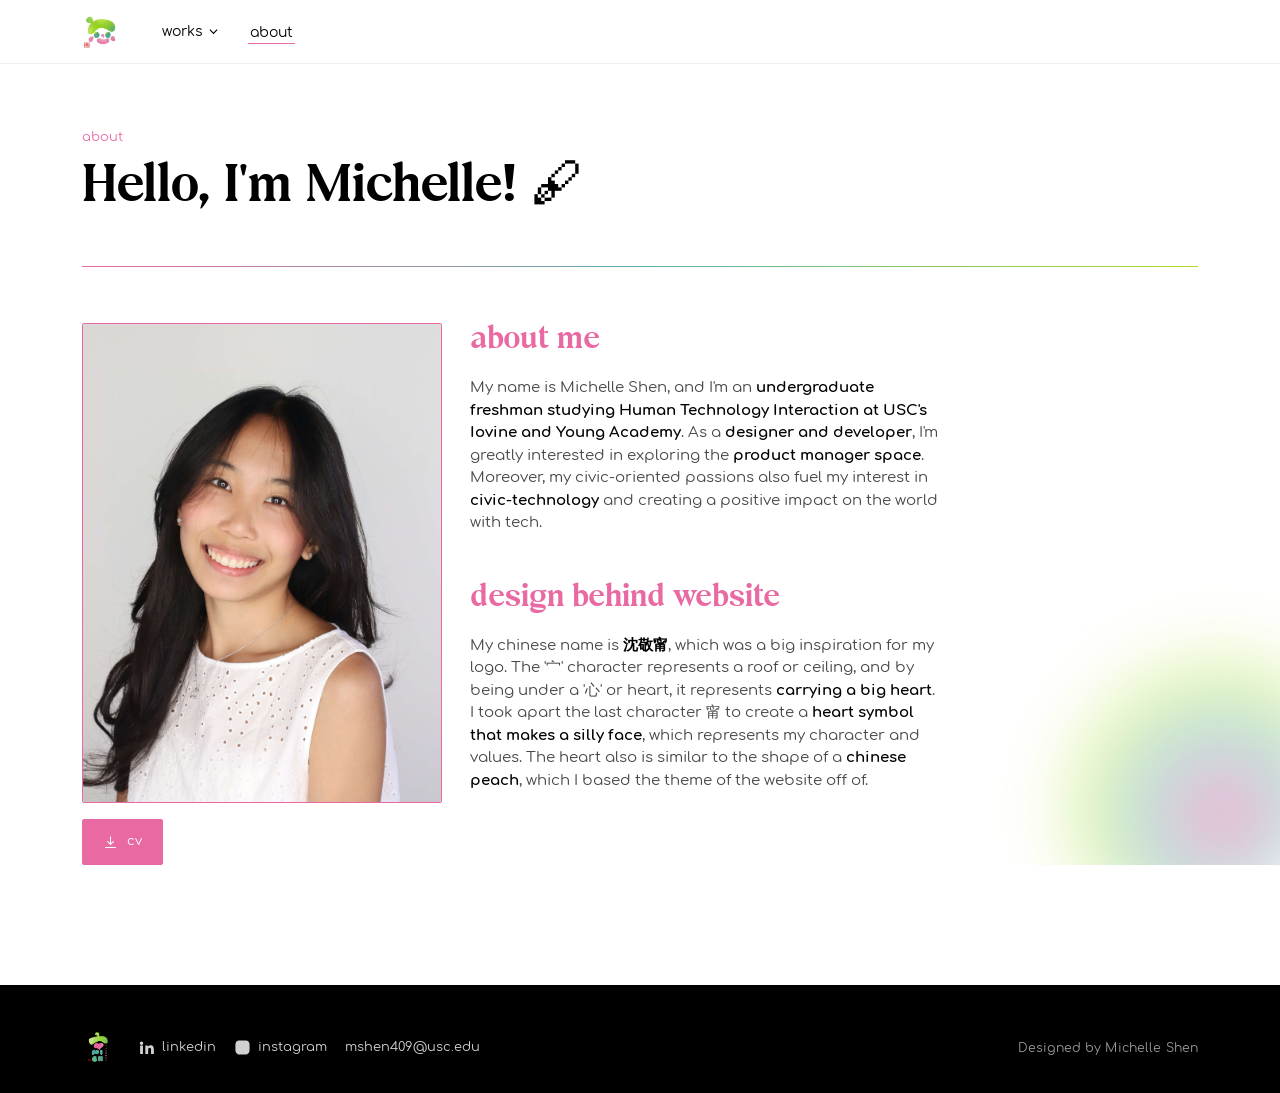
==== commit c2370438: "Change font & add animations" ====
--- a/about.html
+++ b/about.html
@@ -49,20 +49,20 @@
           <img src="images/about-me.JPG" alt="Michelle Shen">
         </div>
         <a class="resume-btn" href="Michelle_Shen_Resume.pdf" download>
-          <svg viewBox="0 0 24 24" fill="none" aria-hidden="true"><path d="M12 3v12m0 0l-4.5-4.5M12 15l4.5-4.5M4 20h16" stroke="#fff" stroke-width="1.7" stroke-linecap="round" stroke-linejoin="round"/></svg>
-          download resume
+          <svg viewBox="0 0 24 24" fill="none" aria-hidden="true"><path d="M12 3v12m0 0l-4.5-4.5M12 15l4.5-4.5M4 20h16" stroke="currentColor" stroke-width="1.7" stroke-linecap="round" stroke-linejoin="round"/></svg>
+          CV
         </a>
       </div>
 
       <div class="about-text">
         <div class="about-copy-block">
           <h2 class="about-copy-label">about me</h2>
-          <p>My name is Michelle Shen, and I'm an undergraduate freshman studying Human Technology Interaction at USC's Iovine and Young Academy. As a designer and developer, I'm greatly interested in exploring the product manager space. Moreover, my civic-oriented passions also fuel my interest in civic-technology and creating a positive impact on the world with tech.</p>
+          <p>My name is Michelle Shen, and I'm an <strong>undergraduate freshman studying Human Technology Interaction at USC's Iovine and Young Academy</strong>. As a <strong>designer and developer</strong>, I'm greatly interested in exploring the <strong>product manager space</strong>. Moreover, my civic-oriented passions also fuel my interest in <strong>civic-technology</strong> and creating a positive impact on the world with tech.</p>
         </div>
 
         <div class="about-copy-block">
           <h2 class="about-copy-label">design behind website</h2>
-          <p>My chinese name is 沈敬甯, which was a big inspiration for my logo. The '宀' character represents a roof or ceiling, and under a '心' or heart, and I interpreted it as having a big heart.  I took apart the last character 甯 to create a heart symbol that makes a silly face, which represents my character and values. The heart also is similar to the shape of a chinese peach, which I based the theme of the website off of.</p>
+          <p>My chinese name is <strong>沈敬甯</strong>, which was a big inspiration for my logo. The '宀' character represents a roof or ceiling, and by being under a '心' or heart, it represents <strong>carrying a big heart</strong>. I took apart the last character 甯 to create a <strong>heart symbol that makes a silly face</strong>, which represents my character and values. The heart also is similar to the shape of a <strong>chinese peach</strong>, which I based the theme of the website off of.</p>
         </div>
       </div>
 
--- a/style.css
+++ b/style.css
@@ -3,7 +3,28 @@
    Traditional Chinese peach-pink aesthetic
    ============================================================ */
 
-@import url('https://fonts.googleapis.com/css2?family=Fraunces:ital,opsz,wght@0,9..144,400;0,9..144,500;0,9..144,600;1,9..144,400&family=Inter:wght@400;500;600&display=swap');
+/* ---------- self-hosted fonts ---------- */
+@font-face{
+  font-family: "Comfortaa";
+  src: url("fonts/Comfortaa-Regular.ttf") format("truetype");
+  font-weight: 400;
+  font-style: normal;
+  font-display: swap;
+}
+@font-face{
+  font-family: "Comfortaa";
+  src: url("fonts/Comfortaa-Bold.ttf") format("truetype");
+  font-weight: 700;
+  font-style: normal;
+  font-display: swap;
+}
+@font-face{
+  font-family: "DR Exclusive Editorial";
+  src: url("fonts/DRExclusiveEditorial.ttf") format("truetype");
+  font-weight: 400;
+  font-style: normal;
+  font-display: swap;
+}
 
 :root{
   --peach-pink: #e96aa3;
@@ -17,8 +38,8 @@
   --cyan-dim: rgba(97,176,173,0.14);
   --green-dim: rgba(175,221,34,0.18);
 
-  --font-display: "Fraunces", "Iowan Old Style", serif;
-  --font-body: "Inter", -apple-system, BlinkMacSystemFont, sans-serif;
+  --font-display: "DR Exclusive Editorial", "Comfortaa", Georgia, serif;
+  --font-body: "Comfortaa", -apple-system, BlinkMacSystemFont, "Segoe UI", sans-serif;
 
   --nav-h: 64px;
   --container: 1180px;
@@ -70,13 +91,20 @@
 
 h1, h2, h3, h4{
   font-family: var(--font-display);
-  font-weight: 500;
+  font-weight: 400;
   margin: 0;
-  line-height: 1.08;
-  letter-spacing: -0.01em;
+  line-height: 1.12;
+  letter-spacing: 0;
 }
 
 p{ margin: 0; max-width: 62ch; }
+
+/* bolded key points inside body copy — Comfortaa Bold, full-strength ink
+   so they read clearly against the dimmed paragraph text */
+p strong, p b{
+  font-weight: 700;
+  color: var(--ink);
+}
 
 a{ color: inherit; text-decoration: none; }
 
@@ -306,8 +334,14 @@
    PAGE HEADER (shared across works/about pages)
    ============================================================ */
 
-.page-head{
-  padding: calc(var(--nav-h) + 64px) 0 40px;
+/* Vertical spacing only — the left/right gutter comes from .container.
+   The doubled `.page-head.container` selector outweighs the .container
+   padding rule inside the responsive media queries, so the title always
+   clears the fixed nav (previously it slid underneath on phones). */
+.page-head,
+.page-head.container{
+  padding-top: calc(var(--nav-h) + 64px);
+  padding-bottom: 40px;
 }
 
 .page-head .page-kicker{
@@ -351,7 +385,7 @@
 .block-copy{
   font-size: 14.5px;
   line-height: 1.65;
-  opacity: 0.72;
+  color: rgba(0,0,0,0.72);
   max-width: 62ch;
   margin: -8px 0 26px;
 }
@@ -505,9 +539,14 @@
   position: relative;
   min-height: 100vh;
   display: flex;
+  flex-direction: column;
   align-items: center;
   justify-content: center;
+  gap: clamp(26px, 5vh, 48px);
   padding-top: var(--nav-h);
+  /* leave room at the bottom for the scroll cue so the centered
+     mascot / logo / CTA stack never collides with it */
+  padding-bottom: clamp(96px, 15vh, 150px);
   overflow: hidden;
   background: var(--bg);
   --mx: 50%;
@@ -616,6 +655,41 @@
 @keyframes heroFloat{
   0%, 100%{ transform: translateY(0) rotate(0deg); }
   50%{ transform: translateY(-14px) rotate(-1.5deg); }
+}
+
+/* hero call-to-action — a white pill under the mascot + logo with the
+   label always drawn as a palette gradient (the text lives in its own
+   <span> so the white box fill and the gradient text-clip don't compete
+   for the single background). On hover it lifts with a soft shadow. */
+.hero-cta{
+  position: relative;
+  z-index: 2;
+  display: inline-flex;
+  align-items: center;
+  padding: 14px 32px;
+  border: 1px solid rgba(0,0,0,0.06);
+  border-radius: 999px;
+  background: #ffffff;
+  font-size: 14px;
+  font-weight: 500;
+  letter-spacing: 0.03em;
+  text-transform: lowercase;
+  color: transparent;
+  transition: box-shadow 240ms var(--ease), transform 240ms var(--ease);
+}
+.hero-cta span{
+  display: inline-block;
+  background-image: linear-gradient(90deg,
+    var(--peach-pink), var(--cyan) 50%, var(--light-green));
+  -webkit-background-clip: text;
+  background-clip: text;
+  -webkit-text-fill-color: transparent;
+  color: transparent;
+}
+.hero-cta:hover,
+.hero-cta:focus-visible{
+  box-shadow: 0 16px 38px rgba(0,0,0,0.16);
+  transform: translateY(-2px);
 }
 
 .hero-scroll-cue{
@@ -702,8 +776,8 @@
   object-fit: cover;
 }
 
-/* download-resume button — solid peach pill with a download glyph,
-   used on the home intro strip and the about page */
+/* CV button — a pill with a download glyph. Solid peach by default
+   (about page); white with peach text on the home intro strip. */
 .resume-btn{
   display: inline-flex;
   align-items: center;
@@ -724,6 +798,18 @@
   box-shadow: 0 10px 22px rgba(233,106,163,0.28);
 }
 .resume-btn svg{ width: 15px; height: 15px; }
+.resume-btn svg path{ stroke: currentColor; }
+
+/* home intro strip: white fill, peach label + icon */
+.intro-strip-selfie .resume-btn{
+  background: #ffffff;
+  border-color: rgba(0,0,0,0.10);
+  color: var(--peach-pink);
+}
+.intro-strip-selfie .resume-btn:hover,
+.intro-strip-selfie .resume-btn:focus-visible{
+  box-shadow: 0 10px 24px rgba(0,0,0,0.13);
+}
 
 .home-links{
   display: flex;
@@ -732,18 +818,20 @@
   flex-wrap: wrap;
 }
 .home-link-card{
-  border: 1px solid rgba(0,0,0,0.12);
+  border: 1px solid var(--peach-pink);
   border-radius: var(--radius);
-  padding: 16px 20px;
+  padding: 16px 22px;
   font-size: 13.5px;
-  display: flex;
+  display: inline-flex;
   align-items: center;
   gap: 10px;
-  transition: border-color 200ms var(--ease), transform 200ms var(--ease);
+  background: var(--peach-pink);
+  color: #fff;
+  transition: background 200ms var(--ease), box-shadow 200ms var(--ease), transform 200ms var(--ease);
 }
 .home-link-card:hover, .home-link-card:focus-visible{
-  border-color: var(--peach-pink);
   transform: translateY(-2px);
+  box-shadow: 0 12px 26px rgba(233,106,163,0.30);
 }
 .home-link-card .dot{
   width: 7px; height: 7px; border-radius: 50%;
@@ -904,30 +992,38 @@
   overflow: hidden;
 }
 
-/* floating gradient blob, bottom-right corner — same palette as the
-   homepage hero wash, drifting gently instead of tracking the cursor */
+/* floating gradient blob, tucked into the bottom-right corner — same
+   palette as the homepage hero wash, drifting gently instead of tracking
+   the cursor. Sized in vw so it stays a corner accent on narrow screens
+   instead of washing across the page, and the radial is centred toward
+   the corner so the colour fades out well before it reaches the content. */
 .about-blob{
   position: absolute;
-  right: -80px;
-  bottom: -80px;
-  width: 320px;
-  height: 320px;
+  right: -50px;
+  bottom: -50px;
+  width: min(300px, 44vw);
+  height: min(300px, 44vw);
   z-index: 0;
   pointer-events: none;
   border-radius: 50%;
   background:
-    radial-gradient(circle at 40% 35%,
-      rgba(233,106,163,0.55) 0%,
-      rgba(97,176,173,0.42) 40%,
-      rgba(175,221,34,0.34) 68%,
-      rgba(255,255,255,0) 82%);
-  filter: blur(34px) saturate(115%);
+    radial-gradient(circle at 64% 66%,
+      rgba(233,106,163,0.5) 0%,
+      rgba(97,176,173,0.4) 30%,
+      rgba(175,221,34,0.3) 48%,
+      rgba(255,255,255,0) 66%);
+  filter: blur(30px) saturate(115%);
   animation: blobFloat 9s ease-in-out infinite;
 }
 
 @keyframes blobFloat{
   0%, 100%{ transform: translate(0, 0); }
-  50%{ transform: translate(-14px, -22px); }
+  50%{ transform: translate(-12px, -18px); }
+}
+
+/* on phones even a corner accent dominates — drop it */
+@media (max-width: 620px){
+  .about-blob{ display: none; }
 }
 
 .about-grid{
@@ -976,11 +1072,64 @@
 }
 .about-copy-block p{
   font-size: 15px;
-  opacity: 0.72;
+  color: rgba(0,0,0,0.72);
   margin-bottom: 12px;
   max-width: 52ch;
 }
 .about-copy-block p:last-child{ margin-bottom: 0; }
+
+/* ============================================================
+   WORKS PAGES — scroll-past-the-edge page jump
+   A floating arrow + label that grows in as you keep scrolling
+   past the top or bottom of a works page; pushing far enough
+   navigates to the previous / next works page. JS sets --p (0–1).
+   ============================================================ */
+
+.page-jump{
+  position: fixed;
+  left: 50%;
+  z-index: 95;
+  display: flex;
+  flex-direction: column;
+  align-items: center;
+  gap: 5px;
+  padding: 12px 24px;
+  border-radius: 999px;
+  background: rgba(255,255,255,0.9);
+  -webkit-backdrop-filter: blur(12px) saturate(140%);
+  backdrop-filter: blur(12px) saturate(140%);
+  border: 1px solid rgba(0,0,0,0.08);
+  box-shadow: 0 12px 30px rgba(0,0,0,0.13);
+  font-size: 11.5px;
+  letter-spacing: 0.04em;
+  text-transform: lowercase;
+  color: var(--ink);
+  opacity: 0;
+  pointer-events: none;
+  transform: translateX(-50%) translateY(var(--rest, 14px));
+  transition: opacity 220ms var(--ease), transform 220ms var(--ease);
+}
+.page-jump-next{ bottom: 20px; --rest: 16px; }
+.page-jump-prev{ top: calc(var(--nav-h) + 12px); --rest: -16px; }
+
+.page-jump svg{
+  width: 22px; height: 22px;
+  transition: transform 220ms var(--ease);
+}
+.page-jump-prev svg{ transform: rotate(180deg); }
+
+.page-jump.is-visible{
+  pointer-events: auto;
+  opacity: calc(0.4 + 0.6 * var(--p, 0));
+  transform: translateX(-50%) translateY(calc(var(--rest, 14px) * (1 - var(--p, 0))));
+}
+.page-jump-next.is-visible svg{ transform: scale(calc(1 + 0.2 * var(--p, 0))); }
+.page-jump-prev.is-visible svg{ transform: rotate(180deg) scale(calc(1 + 0.2 * var(--p, 0))); }
+
+.page-jump.is-firing{
+  opacity: 1;
+  transform: translateX(-50%) scale(1.06);
+}
 
 /* ============================================================
    RESPONSIVE
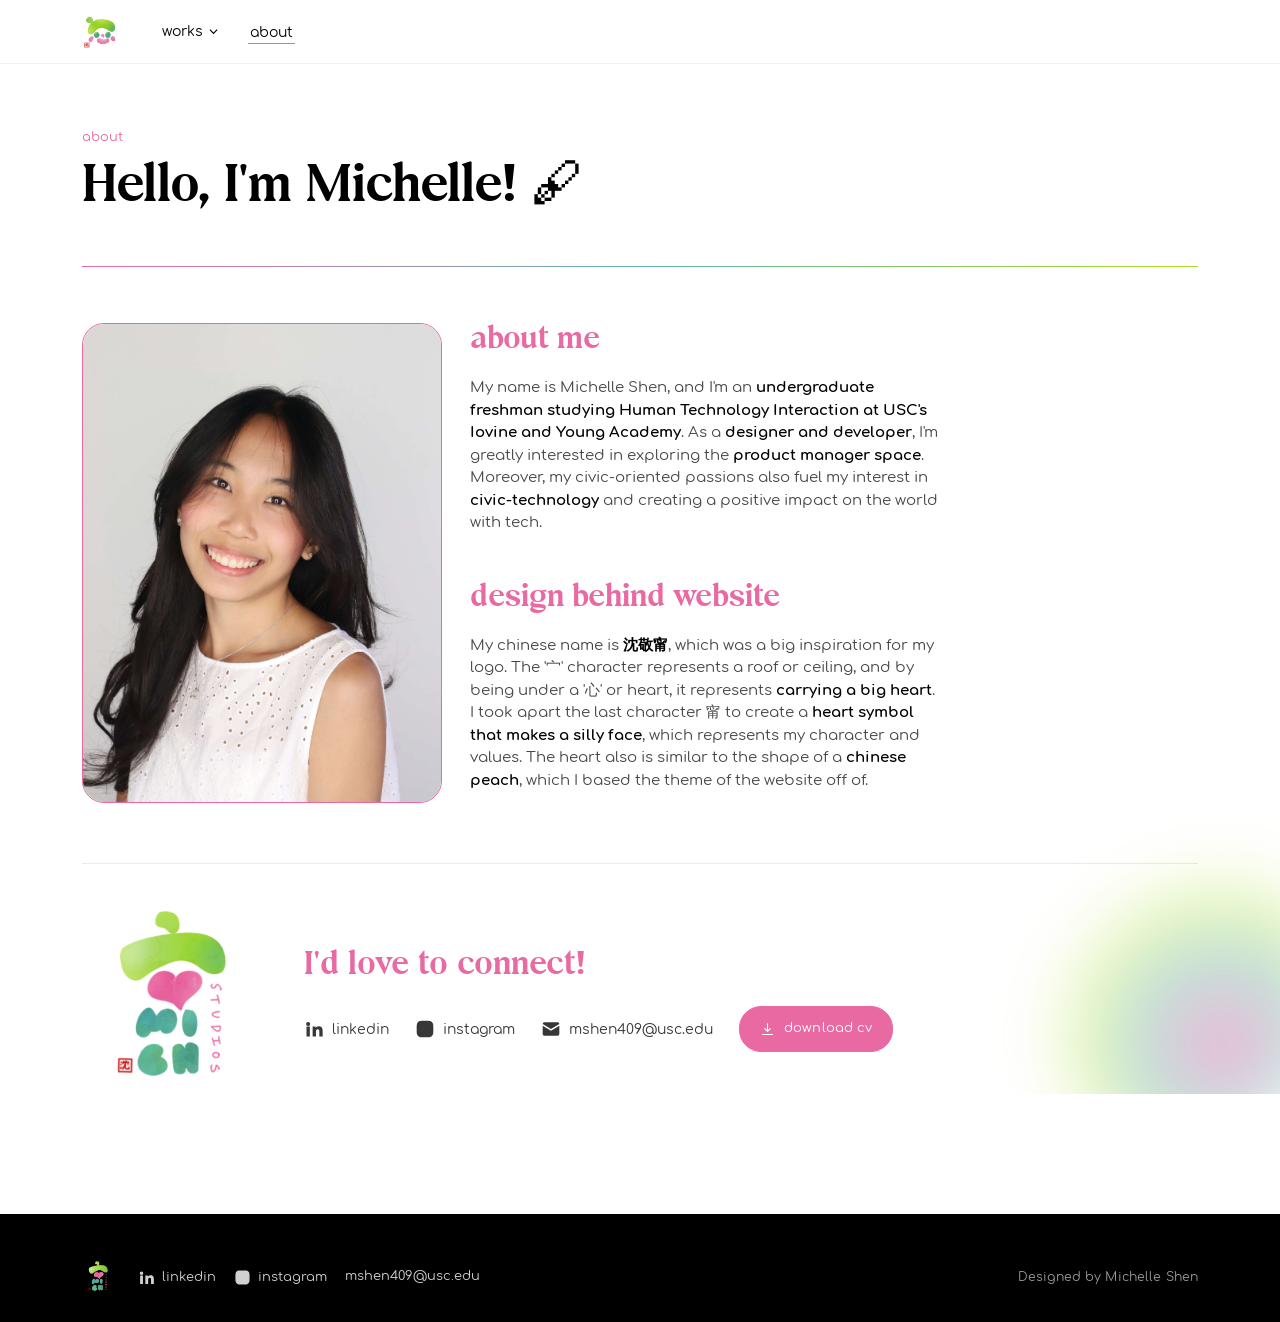
==== commit 02550c5a: "Added new about info & improved UI for mobile" ====
--- a/about.html
+++ b/about.html
@@ -48,10 +48,6 @@
         <div class="frame about-hallo-frame accent-pink">
           <img src="images/about-me.JPG" alt="Michelle Shen">
         </div>
-        <a class="resume-btn" href="Michelle_Shen_Resume.pdf" download>
-          <svg viewBox="0 0 24 24" fill="none" aria-hidden="true"><path d="M12 3v12m0 0l-4.5-4.5M12 15l4.5-4.5M4 20h16" stroke="currentColor" stroke-width="1.7" stroke-linecap="round" stroke-linejoin="round"/></svg>
-          CV
-        </a>
       </div>
 
       <div class="about-text">
@@ -67,6 +63,33 @@
       </div>
 
     </div>
+  </div>
+
+  <div class="container">
+    <section class="about-connect">
+      <img class="about-connect-mark" src="images/footer-mark.png" alt="Mich Studios">
+      <div class="about-connect-body">
+      <h2 class="about-connect-title">I'd love to connect!</h2>
+      <div class="about-connect-row">
+        <a class="connect-item" href="https://www.linkedin.com/in/michshen" target="_blank" rel="noopener">
+          <svg viewBox="0 0 24 24" aria-hidden="true"><path d="M4.98 3.5a2.5 2.5 0 1 1 0 5 2.5 2.5 0 0 1 0-5ZM3 9h4v12H3V9Zm7 0h3.8v1.7h.05c.53-1 1.83-2.05 3.77-2.05 4.03 0 4.78 2.65 4.78 6.1V21h-4v-5.6c0-1.34-.02-3.07-1.87-3.07-1.87 0-2.16 1.46-2.16 2.97V21h-4V9Z"/></svg>
+          linkedin
+        </a>
+        <a class="connect-item" href="https://www.instagram.com/mich3dstudios" target="_blank" rel="noopener">
+          <svg viewBox="0 0 24 24" aria-hidden="true"><path d="M12 2c2.7 0 3.04.01 4.1.06 1.06.05 1.79.22 2.43.47.66.26 1.22.6 1.77 1.16.55.55.9 1.11 1.16 1.77.25.64.42 1.37.47 2.43.05 1.06.06 1.4.06 4.1s-.01 3.04-.06 4.1c-.05 1.06-.22 1.79-.47 2.43a4.9 4.9 0 0 1-1.16 1.77 4.9 4.9 0 0 1-1.77 1.16c-.64.25-1.37.42-2.43.47-1.06.05-1.4.06-4.1.06s-3.04-.01-4.1-.06c-1.06-.05-1.79-.22-2.43-.47a4.9 4.9 0 0 1-1.77-1.16 4.9 4.9 0 0 1-1.16-1.77c-.25-.64-.42-1.37-.47-2.43C2.01 15.04 2 14.7 2 12s.01-3.04.06-4.1c.05-1.06.22-1.79.47-2.43.26-.66.6-1.22 1.16-1.77A4.9 4.9 0 0 1 5.46 2.54c.64-.25 1.37-.42 2.43-.47C8.96 2.01 9.3 2 12 2Zm0 5a5 5 0 1 1 0 10 5 5 0 0 1 0-10Zm0 2a3 3 0 1 0 0 6 3 3 0 0 0 0-6Zm5.2-2.7a1.17 1.17 0 1 1 0 2.34 1.17 1.17 0 0 1 0-2.34Z"/></svg>
+          instagram
+        </a>
+        <a class="connect-item" href="mailto:mshen409@usc.edu">
+          <svg viewBox="0 0 24 24" aria-hidden="true"><path d="M2 6a2 2 0 0 1 2-2h16a2 2 0 0 1 2 2l-10 6L2 6Zm0 2.2V18a2 2 0 0 0 2 2h16a2 2 0 0 0 2-2V8.2l-9.48 5.69a1 1 0 0 1-1.04 0L2 8.2Z"/></svg>
+          mshen409@usc.edu
+        </a>
+        <a class="resume-btn" href="Michelle_Shen_Resume.pdf" download>
+          <svg viewBox="0 0 24 24" fill="none" aria-hidden="true"><path d="M12 3v12m0 0l-4.5-4.5M12 15l4.5-4.5M4 20h16" stroke="currentColor" stroke-width="1.7" stroke-linecap="round" stroke-linejoin="round"/></svg>
+          download CV
+        </a>
+      </div>
+      </div>
+    </section>
   </div>
 
   <div class="about-blob" aria-hidden="true"></div>
--- a/style.css
+++ b/style.css
@@ -43,7 +43,7 @@
 
   --nav-h: 64px;
   --container: 1180px;
-  --radius: 2px;
+  --radius: 22px;
 
   --ease: cubic-bezier(.22,.61,.36,1);
 }
@@ -253,7 +253,7 @@
   padding: 10px 14px;
   font-size: 13px;
   text-transform: lowercase;
-  border-radius: 1px;
+  border-radius: 14px;
 }
 .works-dropdown a:hover,
 .works-dropdown a:focus-visible{
@@ -755,6 +755,7 @@
   max-width: 20ch;
   font-weight: 400;
 }
+.text-pink{ color: var(--peach-pink); }
 
 /* selfie placeholder — pinned to the right edge of the band, with the
    resume button stacked directly beneath it */
@@ -1040,9 +1041,6 @@
   flex-direction: column;
   gap: 16px;
 }
-/* keep the button hugging its text instead of stretching to the
-   frame's width */
-.about-visuals .resume-btn{ align-self: flex-start; }
 
 /* tall, narrow portrait frame — aspect ratio matches the photo's own
    3:4 so object-fit: cover barely crops (shows the full, zoomed-out shot) */
@@ -1078,6 +1076,57 @@
 }
 .about-copy-block p:last-child{ margin-bottom: 0; }
 
+/* ---------- about: "I'd love to connect!" ---------- */
+.about-connect{
+  position: relative;
+  z-index: 1;
+  margin-top: 60px;
+  padding-top: 40px;
+  border-top: 1px solid rgba(0,0,0,0.08);
+  display: flex;
+  align-items: center;
+  gap: 32px;
+  flex-wrap: wrap;
+}
+.about-connect-mark{
+  width: clamp(130px, 18vw, 190px);
+  height: auto;
+  flex-shrink: 0;
+  object-fit: contain;
+}
+.about-connect-body{ flex: 1 1 320px; }
+.about-connect-title{
+  font-family: var(--font-display);
+  font-size: clamp(1.5rem, 3.4vw, 2.1rem);
+  margin-bottom: 22px;
+  color: var(--peach-pink);
+}
+.about-connect-row{
+  display: flex;
+  align-items: center;
+  flex-wrap: wrap;
+  gap: 14px 26px;
+}
+.connect-item{
+  display: inline-flex;
+  align-items: center;
+  gap: 8px;
+  font-size: 14px;
+  color: var(--ink);
+  opacity: 0.78;
+  transition: color 180ms var(--ease), opacity 180ms var(--ease);
+}
+.connect-item:hover,
+.connect-item:focus-visible{
+  color: var(--peach-pink);
+  opacity: 1;
+}
+.connect-item svg{
+  width: 20px;
+  height: 20px;
+  fill: currentColor;
+}
+
 /* ============================================================
    WORKS PAGES — scroll-past-the-edge page jump
    A floating arrow + label that grows in as you keep scrolling
@@ -1095,11 +1144,11 @@
   gap: 5px;
   padding: 12px 24px;
   border-radius: 999px;
-  background: rgba(255,255,255,0.9);
+  background: #ffffff;
   -webkit-backdrop-filter: blur(12px) saturate(140%);
   backdrop-filter: blur(12px) saturate(140%);
-  border: 1px solid rgba(0,0,0,0.08);
-  box-shadow: 0 12px 30px rgba(0,0,0,0.13);
+  border: 1px solid rgba(0,0,0,0.10);
+  box-shadow: 0 14px 34px rgba(0,0,0,0.18);
   font-size: 11.5px;
   letter-spacing: 0.04em;
   text-transform: lowercase;
@@ -1120,7 +1169,7 @@
 
 .page-jump.is-visible{
   pointer-events: auto;
-  opacity: calc(0.4 + 0.6 * var(--p, 0));
+  opacity: calc(0.62 + 0.38 * var(--p, 0));
   transform: translateX(-50%) translateY(calc(var(--rest, 14px) * (1 - var(--p, 0))));
 }
 .page-jump-next.is-visible svg{ transform: scale(calc(1 + 0.2 * var(--p, 0))); }
